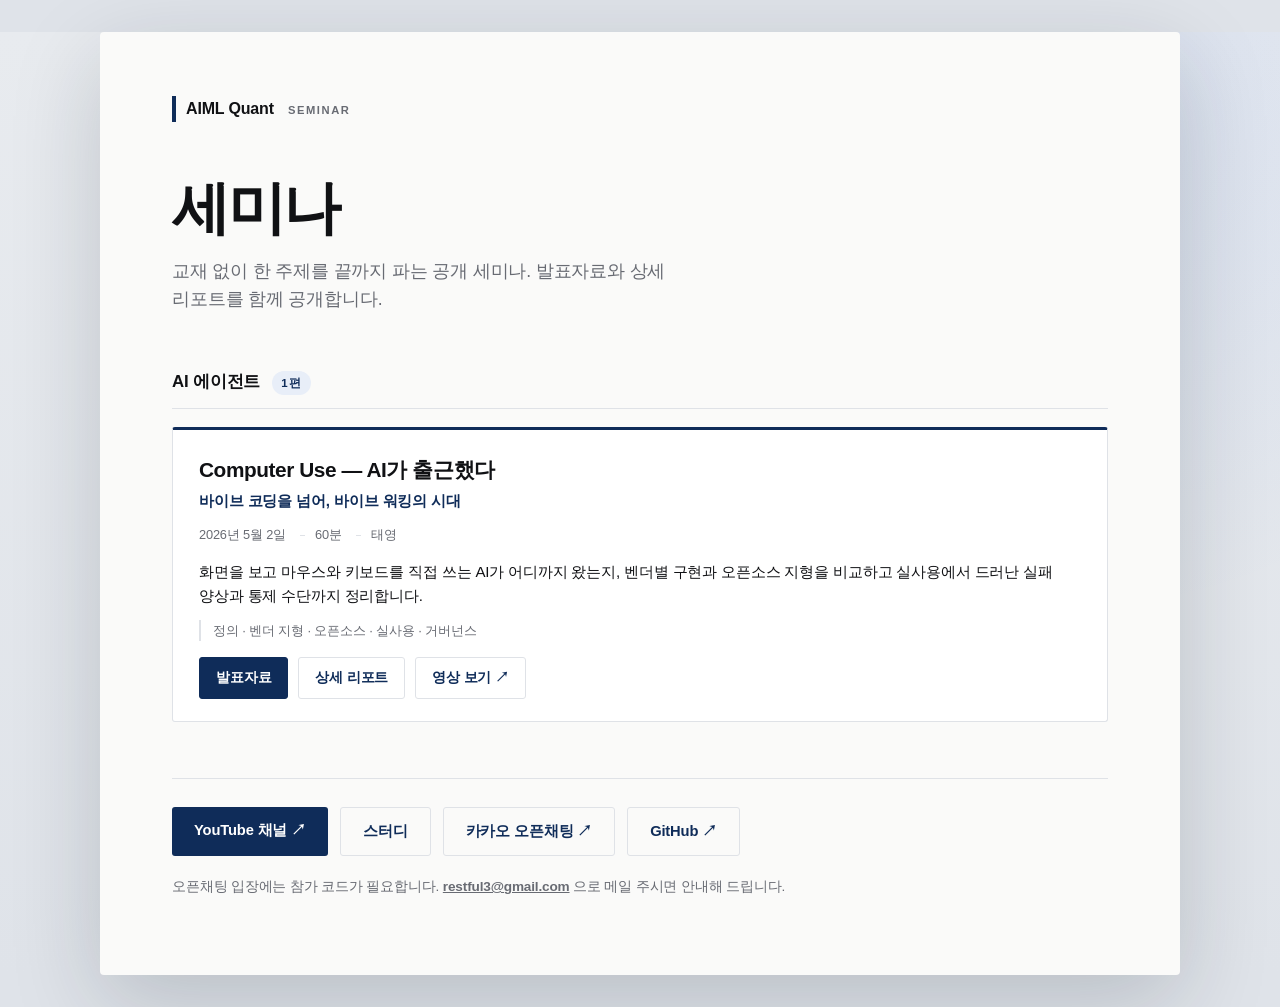
==== html/index.html @ 1b695612 "Add the seminar space: format, registry, and build pipeline 세미나 공간을 study 와 형제인 별도 공개 저장소로 시작한다. 형식은" ====
<!doctype html>
<html lang="ko">
<head>
  <meta charset="utf-8">
  <meta name="viewport" content="width=device-width, initial-scale=1">
  <title>세미나 · AI·ML·Quant</title>
  <meta name="description" content="교재 없이 한 주제를 끝까지 파는 공개 세미나. 발표자료와 상세 리포트를 함께 공개합니다.">
  <link rel="canonical" href="https://aimlquant.github.io/seminar/">
  <link rel="icon" href="assets/favicon.svg" type="image/svg+xml">
  <link rel="stylesheet" href="assets/site.css">
</head>
<body>
<!-- 이 파일은 agent-support/scripts/build_site.py 가 생성한다. 직접 편집하지 않는다. -->
  <main class="shell">
    <div class="brand">
      <a class="brand-name" href="https://aimlquant.github.io/">AIML Quant</a>
      <span class="brand-sub">SEMINAR</span>
    </div>

    <h1>세미나</h1>
    <p class="lead">교재 없이 한 주제를 끝까지 파는 공개 세미나. 발표자료와 상세 리포트를 함께 공개합니다.</p>

    <section class="series">
      <h2 class="series-title">AI 에이전트<span class="series-count">1편</span></h2>
      <article class="card">
        <h3><a href="computer-use/">Computer Use — AI가 출근했다</a></h3>
        <p class="card-subtitle">바이브 코딩을 넘어, 바이브 워킹의 시대</p>
        <p class="card-meta"><span>2026년 5월 2일</span><span>60분</span><span>태영</span></p>
        <p class="card-summary">화면을 보고 마우스와 키보드를 직접 쓰는 AI가 어디까지 왔는지, 벤더별 구현과 오픈소스 지형을 비교하고 실사용에서 드러난 실패 양상과 통제 수단까지 정리합니다.</p>
        <p class="card-scope">정의 · 벤더 지형 · 오픈소스 · 실사용 · 거버넌스</p>
        <p class="card-links"><a class="card-link card-link--primary" href="seminars/computer-use/slides.html">발표자료</a><a class="card-link" href="seminars/computer-use/report.html">상세 리포트</a><a class="card-link" href="https://www.youtube.com/watch?v=W9sqKSJweoU" target="_blank" rel="noopener noreferrer">영상 보기 ↗</a></p>
      </article>
    </section>

    <div class="links">
      <a class="button" href="https://www.youtube.com/@aimlquant" target="_blank" rel="noopener noreferrer">YouTube 채널 ↗</a>
      <a class="button button--ghost" href="https://aimlquant.github.io/study/">스터디</a>
      <a class="button button--ghost" href="https://open.kakao.com/o/gtYt0KGi" target="_blank" rel="noopener noreferrer">카카오 오픈채팅 ↗</a>
      <a class="button button--ghost" href="https://github.com/aimlquant/seminar" target="_blank" rel="noopener noreferrer">GitHub ↗</a>
    </div>
    <p class="note">
      오픈채팅 입장에는 참가 코드가 필요합니다.
      <a href="mailto:restful3@gmail.com">restful3@gmail.com</a>
      으로 메일 주시면 안내해 드립니다.
    </p>
  </main>
</body>
</html>
---- html/assets/site.css ----
:root {
  color-scheme: light;
  --bg: #fafaf9;
  --surface: #ffffff;
  --text: #101114;
  --muted: #686b73;
  --border: #dfe2e7;
  --primary: #0f2c59;
  --primary-soft: #e8eef8;
  --shadow: 0 18px 50px rgb(15 44 89 / 12%);
  --shell-shadow: 0 28px 90px rgb(15 25 40 / 18%);
  font-family:
    Inter, Pretendard, "Noto Sans KR", "Apple SD Gothic Neo", "Malgun Gothic",
    -apple-system, BlinkMacSystemFont, "Segoe UI", sans-serif;
}

*, *::before, *::after { box-sizing: border-box; }
html { min-width: 320px; background: #dfe3e9; }

body {
  min-height: 100vh;
  margin: 0;
  color: var(--text);
  background:
    radial-gradient(circle at 84% 8%, rgb(37 99 235 / 8%), transparent 32rem),
    linear-gradient(180deg, #e8ebef 0%, #dfe3e9 100%);
  line-height: 1.6;
  letter-spacing: -0.01em;
  word-break: keep-all;
  overflow-wrap: break-word;
  text-rendering: optimizeLegibility;
  -webkit-font-smoothing: antialiased;
}

a { color: inherit; }

h1, h2, h3, li, th, td, .button, .card-link, .series-count {
  word-break: keep-all;
  overflow-wrap: break-word;
}

.shell {
  width: min(1080px, calc(100% - 48px));
  margin: 32px auto;
  padding: clamp(34px, 5vw, 64px) clamp(28px, 6vw, 72px) clamp(48px, 6vw, 80px);
  background: var(--bg);
  border-radius: 4px;
  box-shadow: var(--shell-shadow);
}

.brand { display: flex; align-items: baseline; gap: 14px; flex-wrap: wrap; }

.brand-name {
  font-weight: 700;
  font-size: 1rem;
  border-left: 4px solid var(--primary);
  padding-left: 10px;
  text-decoration: none;
}

.brand-sub {
  font-size: 0.7rem;
  font-weight: 700;
  letter-spacing: 0.14em;
  color: var(--muted);
}

h1 {
  margin: clamp(32px, 6vw, 56px) 0 0;
  font-size: clamp(2.2rem, 7vw, 3.6rem);
  line-height: 1.06;
  letter-spacing: -0.04em;
}

.lead {
  margin: 18px 0 0;
  max-width: 52ch;
  font-size: clamp(1rem, 2.4vw, 1.1rem);
  color: var(--muted);
}

.series { margin: clamp(36px, 6vw, 56px) 0 0; }

.series-title {
  display: flex;
  align-items: baseline;
  gap: 12px;
  margin: 0 0 18px;
  padding-bottom: 12px;
  border-bottom: 1px solid var(--border);
  font-size: 1.05rem;
  letter-spacing: -0.01em;
}

.series-count {
  font-size: 0.72rem;
  font-weight: 700;
  letter-spacing: 0.08em;
  color: var(--primary);
  background: var(--primary-soft);
  padding: 3px 9px;
  border-radius: 999px;
}

.card {
  padding: 26px 26px 22px;
  margin: 0 0 16px;
  background: var(--surface);
  border: 1px solid var(--border);
  border-top: 3px solid var(--primary);
  border-radius: 3px;
  transition: box-shadow 0.18s ease, transform 0.18s ease;
}

.card:hover, .card:focus-within {
  box-shadow: var(--shadow);
  transform: translateY(-2px);
}

.card h3 {
  margin: 0 0 6px;
  font-size: 1.3rem;
  letter-spacing: -0.02em;
  line-height: 1.3;
}

.card h3 a { text-decoration: none; }
.card h3 a:hover, .card h3 a:focus-visible { text-decoration: underline; }

.card-subtitle {
  margin: 0 0 12px;
  font-size: 0.95rem;
  color: var(--primary);
  font-weight: 600;
}

.card-meta {
  display: flex;
  flex-wrap: wrap;
  gap: 8px 14px;
  margin: 0 0 14px;
  font-size: 0.8rem;
  color: var(--muted);
}

.card-meta span + span { position: relative; padding-left: 15px; }

.card-meta span + span::before {
  content: "";
  position: absolute;
  left: 0;
  top: 50%;
  width: 5px;
  height: 1px;
  background: var(--border);
}

.card-summary { margin: 0 0 12px; font-size: 0.94rem; color: var(--text); }

.card-scope {
  margin: 0 0 16px;
  font-size: 0.82rem;
  color: var(--muted);
  padding-left: 12px;
  border-left: 2px solid var(--border);
}

.card-links { display: flex; flex-wrap: wrap; gap: 10px; margin: 0; }

.card-link {
  display: inline-block;
  padding: 9px 16px;
  border-radius: 3px;
  border: 1px solid var(--border);
  font-size: 0.86rem;
  font-weight: 600;
  text-decoration: none;
  color: var(--primary);
  background: transparent;
}

.card-link:hover, .card-link:focus-visible { background: var(--primary-soft); }

.card-link--primary {
  background: var(--primary);
  border-color: var(--primary);
  color: #fff;
}

.card-link--primary:hover, .card-link--primary:focus-visible { background: #143a71; }

.empty { margin: 0; color: var(--muted); }

.links {
  display: flex;
  flex-wrap: wrap;
  gap: 12px;
  margin: clamp(36px, 6vw, 56px) 0 0;
  padding-top: 28px;
  border-top: 1px solid var(--border);
}

.button {
  display: inline-block;
  padding: 12px 22px;
  border-radius: 3px;
  background: var(--primary);
  color: #fff;
  text-decoration: none;
  font-weight: 700;
  font-size: 0.92rem;
}

.button--ghost {
  background: transparent;
  color: var(--primary);
  border: 1px solid var(--border);
}

.note { margin: 20px 0 0; font-size: 0.85rem; color: var(--muted); }
.note a { font-weight: 600; }

@media (max-width: 520px) {
  .shell { width: calc(100% - 24px); padding: 28px 20px 40px; }
  .card { padding: 20px 18px 18px; }
  .card-link { padding: 8px 13px; font-size: 0.82rem; }
}
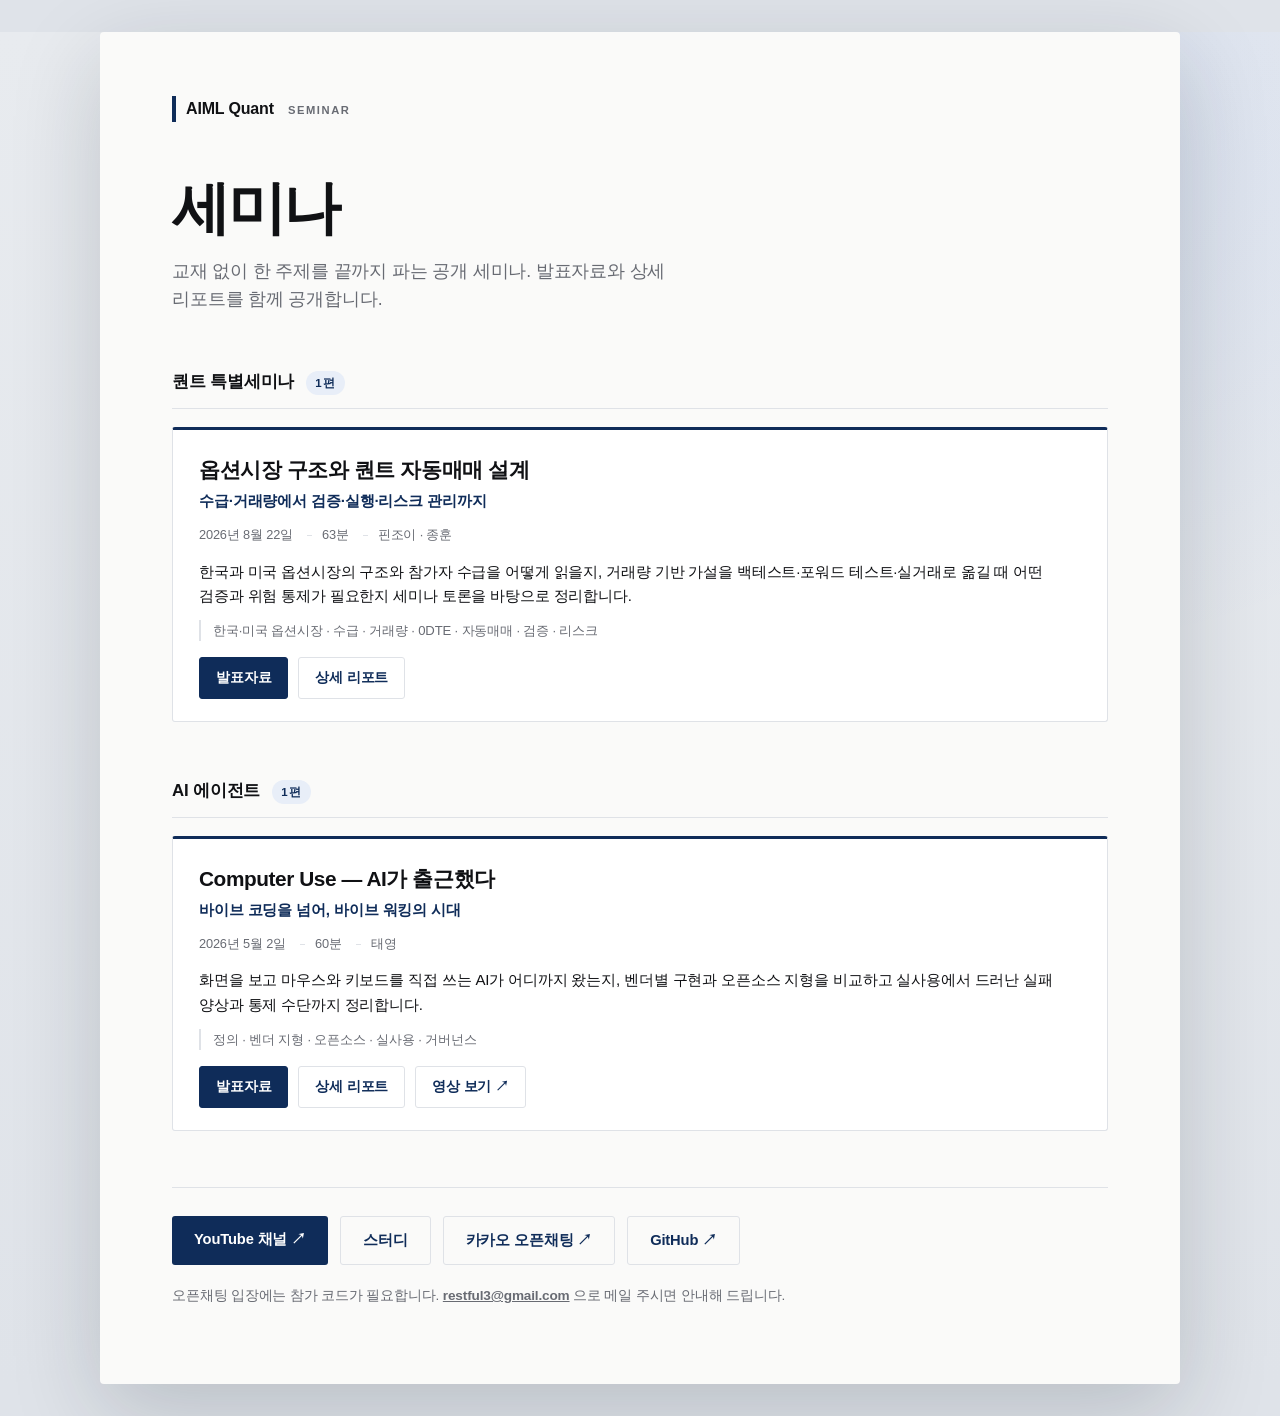
==== commit 3dc905dc: "Publish options market seminar materials" ====
--- a/html/index.html
+++ b/html/index.html
@@ -20,6 +20,17 @@
     <h1>세미나</h1>
     <p class="lead">교재 없이 한 주제를 끝까지 파는 공개 세미나. 발표자료와 상세 리포트를 함께 공개합니다.</p>
 
+    <section class="series">
+      <h2 class="series-title">퀀트 특별세미나<span class="series-count">1편</span></h2>
+      <article class="card">
+        <h3><a href="options-market-quant-automation/">옵션시장 구조와 퀀트 자동매매 설계</a></h3>
+        <p class="card-subtitle">수급·거래량에서 검증·실행·리스크 관리까지</p>
+        <p class="card-meta"><span>2026년 8월 22일</span><span>63분</span><span>핀조이 · 종훈</span></p>
+        <p class="card-summary">한국과 미국 옵션시장의 구조와 참가자 수급을 어떻게 읽을지, 거래량 기반 가설을 백테스트·포워드 테스트·실거래로 옮길 때 어떤 검증과 위험 통제가 필요한지 세미나 토론을 바탕으로 정리합니다.</p>
+        <p class="card-scope">한국·미국 옵션시장 · 수급 · 거래량 · 0DTE · 자동매매 · 검증 · 리스크</p>
+        <p class="card-links"><a class="card-link card-link--primary" href="seminars/options-market-quant-automation/slides.html">발표자료</a><a class="card-link" href="seminars/options-market-quant-automation/report.html">상세 리포트</a></p>
+      </article>
+    </section>
     <section class="series">
       <h2 class="series-title">AI 에이전트<span class="series-count">1편</span></h2>
       <article class="card">
--- a/html/assets/site.css
+++ b/html/assets/site.css
@@ -191,6 +191,47 @@
 
 .empty { margin: 0; color: var(--muted); }
 
+/* 세미나 페이지 */
+.page-meta { margin: 14px 0 0; }
+
+.video-frame {
+  position: relative;
+  width: 100%;
+  max-width: 880px;
+  aspect-ratio: 16 / 9;
+  margin: 26px 0 0;
+  overflow: hidden;
+  background: #000;
+  border: 1px solid var(--border);
+  border-radius: 4px;
+}
+
+.video-frame iframe {
+  position: absolute;
+  inset: 0;
+  width: 100%;
+  height: 100%;
+  border: 0;
+}
+
+.page-links {
+  display: flex;
+  flex-wrap: wrap;
+  gap: 10px;
+  margin: 22px 0 0;
+  max-width: 880px;
+}
+
+.page-links .card-link { padding: 11px 20px; font-size: 0.9rem; }
+
+.page-summary {
+  margin: 26px 0 0;
+  max-width: 62ch;
+  font-size: 1rem;
+}
+
+.page-summary + .card-scope { margin-top: 14px; }
+
 .links {
   display: flex;
   flex-wrap: wrap;
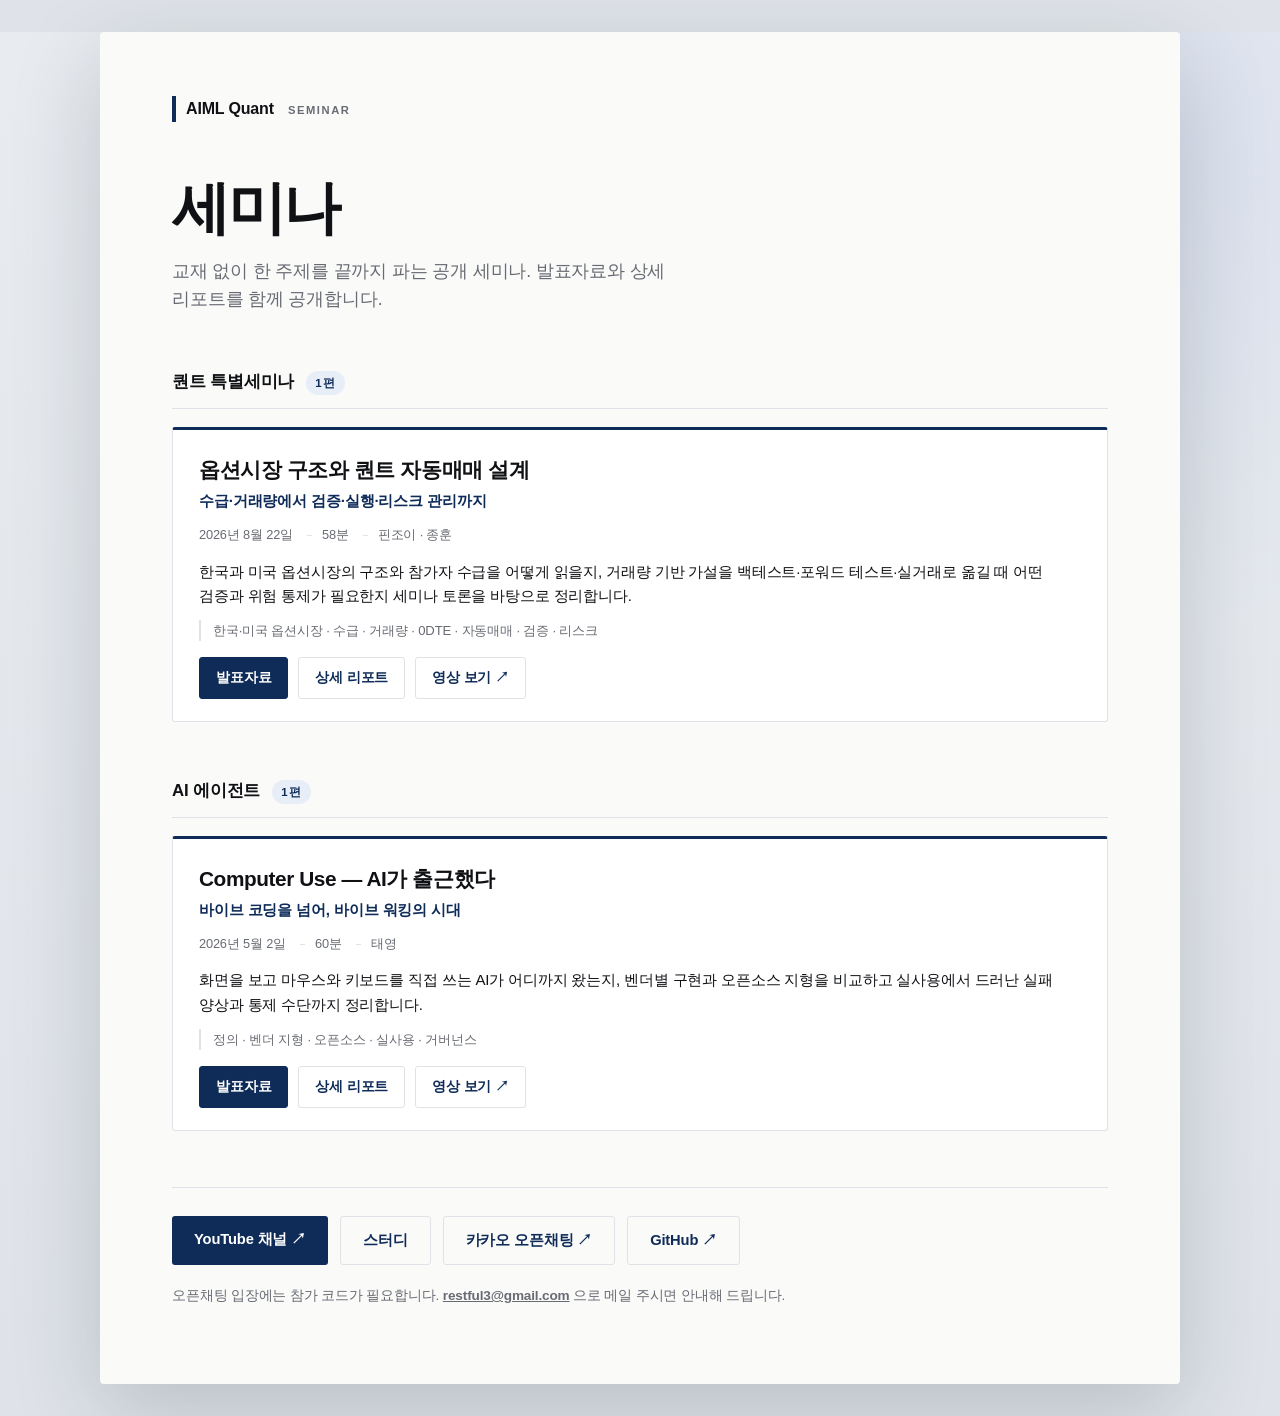
==== commit 07cedf34: "Embed public options seminar recording" ====
--- a/html/index.html
+++ b/html/index.html
@@ -25,10 +25,10 @@
       <article class="card">
         <h3><a href="options-market-quant-automation/">옵션시장 구조와 퀀트 자동매매 설계</a></h3>
         <p class="card-subtitle">수급·거래량에서 검증·실행·리스크 관리까지</p>
-        <p class="card-meta"><span>2026년 8월 22일</span><span>63분</span><span>핀조이 · 종훈</span></p>
+        <p class="card-meta"><span>2026년 8월 22일</span><span>58분</span><span>핀조이 · 종훈</span></p>
         <p class="card-summary">한국과 미국 옵션시장의 구조와 참가자 수급을 어떻게 읽을지, 거래량 기반 가설을 백테스트·포워드 테스트·실거래로 옮길 때 어떤 검증과 위험 통제가 필요한지 세미나 토론을 바탕으로 정리합니다.</p>
         <p class="card-scope">한국·미국 옵션시장 · 수급 · 거래량 · 0DTE · 자동매매 · 검증 · 리스크</p>
-        <p class="card-links"><a class="card-link card-link--primary" href="seminars/options-market-quant-automation/slides.html">발표자료</a><a class="card-link" href="seminars/options-market-quant-automation/report.html">상세 리포트</a></p>
+        <p class="card-links"><a class="card-link card-link--primary" href="seminars/options-market-quant-automation/slides.html">발표자료</a><a class="card-link" href="seminars/options-market-quant-automation/report.html">상세 리포트</a><a class="card-link" href="https://www.youtube.com/watch?v=kYQaDyaYP5w" target="_blank" rel="noopener noreferrer">영상 보기 ↗</a></p>
       </article>
     </section>
     <section class="series">
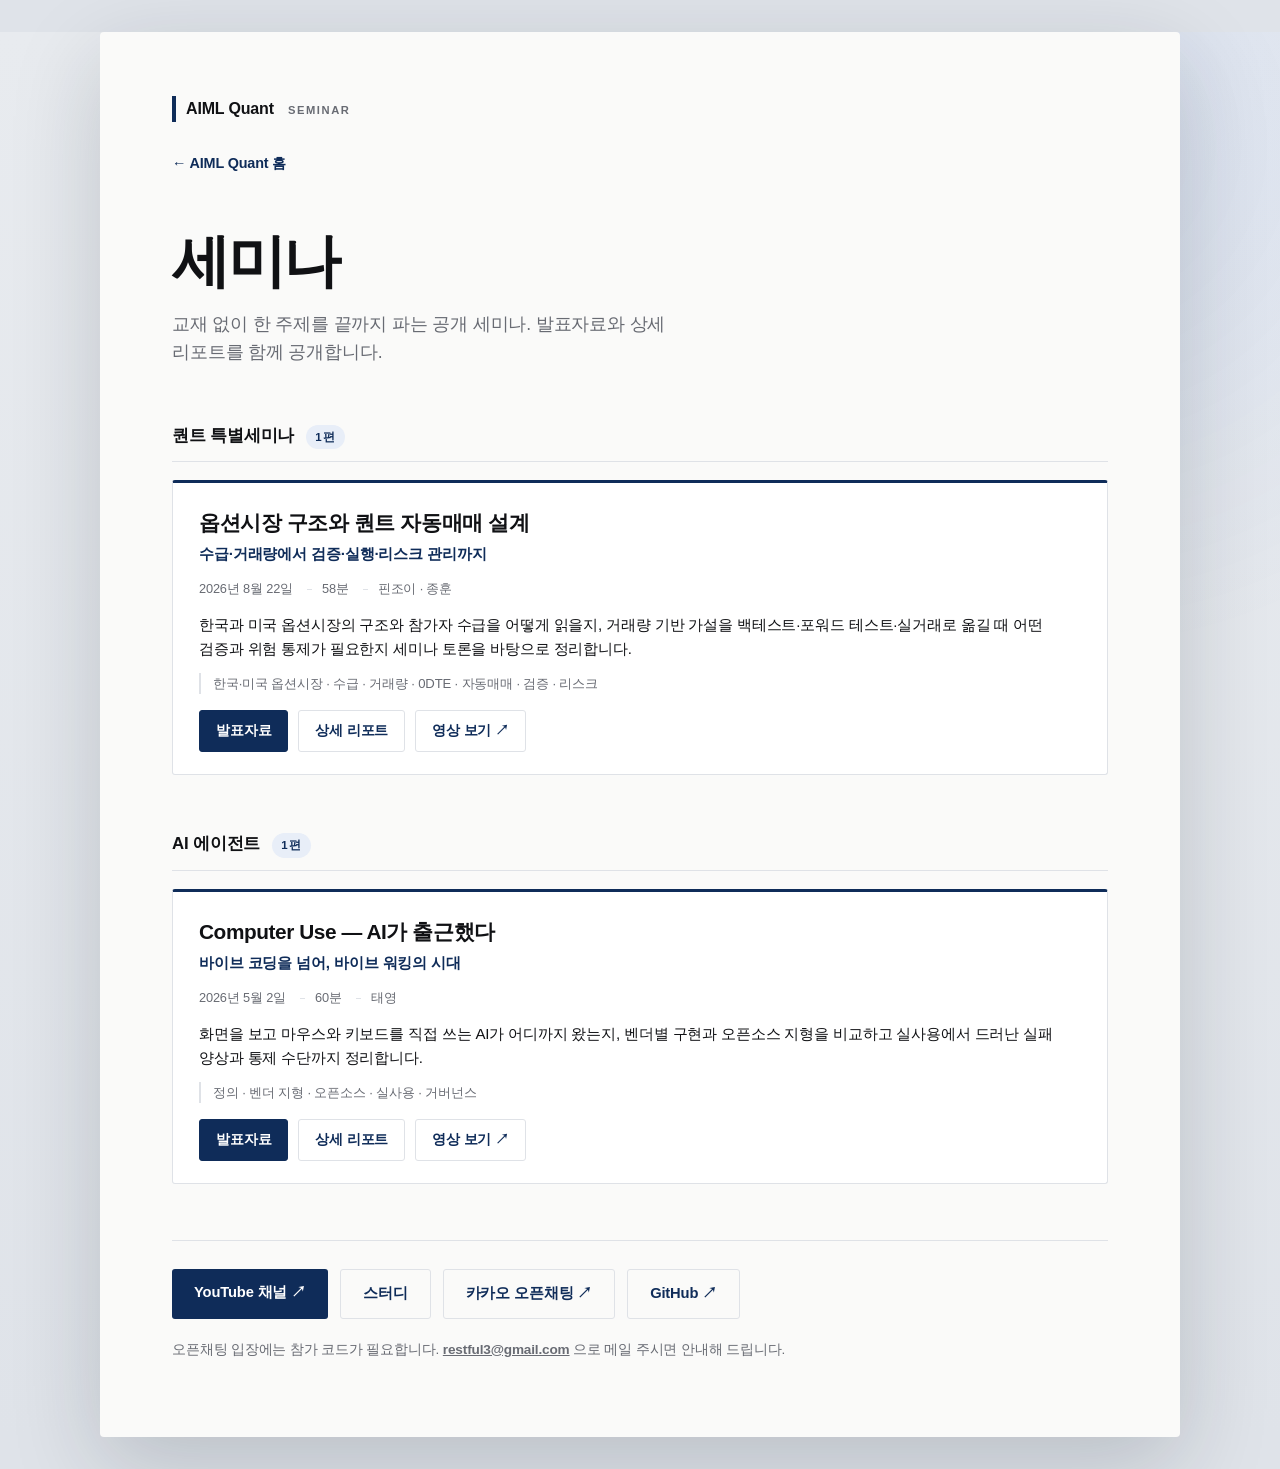
==== commit dcbfc0c9: "Link the seminar list back to the organization landing page The seminar list reached the landing pag" ====
--- a/html/index.html
+++ b/html/index.html
@@ -13,9 +13,10 @@
 <!-- 이 파일은 agent-support/scripts/build_site.py 가 생성한다. 직접 편집하지 않는다. -->
   <main class="shell">
     <div class="brand">
-      <a class="brand-name" href="https://aimlquant.github.io/">AIML Quant</a>
+      <span class="brand-name">AIML Quant</span>
       <span class="brand-sub">SEMINAR</span>
     </div>
+    <a class="back" href="https://aimlquant.github.io/">← AIML Quant 홈</a>
 
     <h1>세미나</h1>
     <p class="lead">교재 없이 한 주제를 끝까지 파는 공개 세미나. 발표자료와 상세 리포트를 함께 공개합니다.</p>
--- a/html/assets/site.css
+++ b/html/assets/site.css
@@ -65,6 +65,20 @@
   color: var(--muted);
 }
 
+.back {
+  display: inline-block;
+  margin-top: 30px;
+  color: var(--primary);
+  font-size: 0.9rem;
+  font-weight: 700;
+  text-decoration: none;
+}
+
+.back:hover,
+.back:focus-visible {
+  text-decoration: underline;
+}
+
 h1 {
   margin: clamp(32px, 6vw, 56px) 0 0;
   font-size: clamp(2.2rem, 7vw, 3.6rem);
